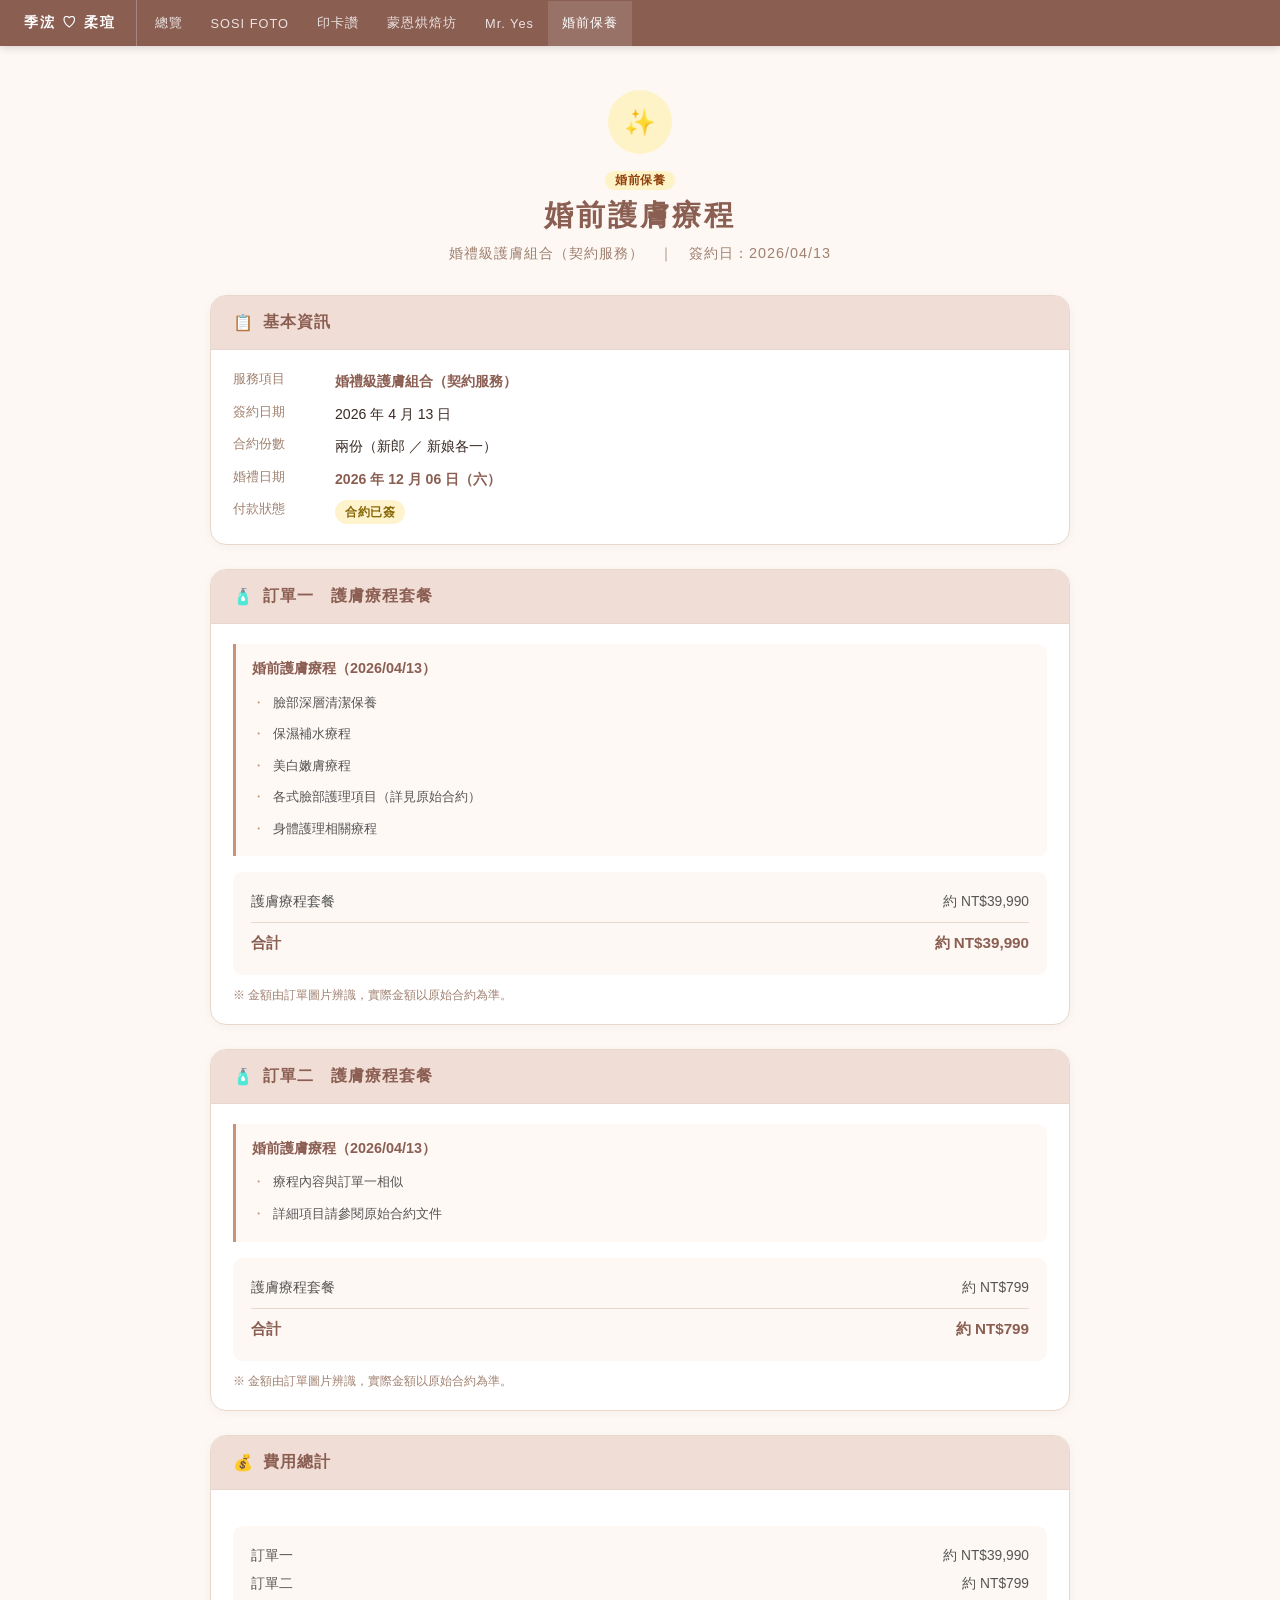
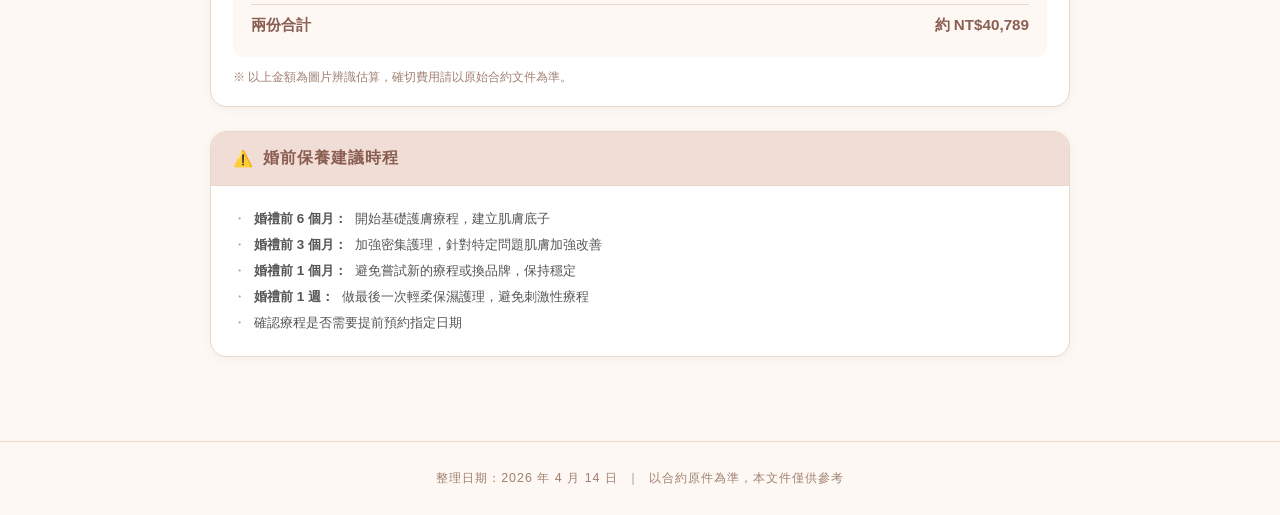
==== beauty.html @ bc663c01 "初始化：婚禮外包商資料整理" ====
<!DOCTYPE html>
<html lang="zh-TW">
<head>
  <meta charset="UTF-8" />
  <meta name="viewport" content="width=device-width, initial-scale=1.0" />
  <title>婚前保養 — 婚禮外包商</title>
  <link rel="stylesheet" href="style.css" />
</head>
<body>

<nav>
  <a class="nav-brand" href="index.html">季浤 ♡ 柔瑄</a>
  <a href="index.html">總覽</a>
  <a href="sosi.html">SOSI FOTO</a>
  <a href="inkajan.html">印卡讚</a>
  <a href="mongen.html">蒙恩烘焙坊</a>
  <a href="mryes.html">Mr. Yes</a>
  <a href="beauty.html" class="active">婚前保養</a>
</nav>

<div class="page-header">
  <div class="vendor-icon" style="background:#fef3c7;">✨</div>
  <div class="tag tag-beauty">婚前保養</div>
  <h1>婚前護膚療程</h1>
  <p class="subtitle">婚禮級護膚組合（契約服務）　｜　簽約日：2026/04/13</p>
</div>

<div class="container">

  <!-- 基本資訊 -->
  <div class="card">
    <div class="card-header"><span>📋</span><h2>基本資訊</h2></div>
    <div class="card-body">
      <div class="info-grid">
        <span class="info-label">服務項目</span>
        <span class="info-value"><strong>婚禮級護膚組合（契約服務）</strong></span>
        <span class="info-label">簽約日期</span>
        <span class="info-value">2026 年 4 月 13 日</span>
        <span class="info-label">合約份數</span>
        <span class="info-value">兩份（新郎 ／ 新娘各一）</span>
        <span class="info-label">婚禮日期</span>
        <span class="info-value"><strong>2026 年 12 月 06 日（六）</strong></span>
        <span class="info-label">付款狀態</span>
        <span class="info-value"><span class="badge badge-partial">合約已簽</span></span>
      </div>
    </div>
  </div>

  <!-- 訂單一 -->
  <div class="card">
    <div class="card-header"><span>🧴</span><h2>訂單一　護膚療程套餐</h2></div>
    <div class="card-body">

      <div class="pkg">
        <div class="pkg-title">婚前護膚療程（2026/04/13）</div>
        <ul class="checklist">
          <li>臉部深層清潔保養</li>
          <li>保濕補水療程</li>
          <li>美白嫩膚療程</li>
          <li>各式臉部護理項目（詳見原始合約）</li>
          <li>身體護理相關療程</li>
        </ul>
      </div>

      <div class="price-box">
        <div class="price-row"><span>護膚療程套餐</span><span>約 NT$39,990</span></div>
        <div class="price-row total"><span>合計</span><span>約 NT$39,990</span></div>
      </div>

      <p style="font-size:.78rem; color:var(--muted); margin-top:12px;">
        ※ 金額由訂單圖片辨識，實際金額以原始合約為準。
      </p>
    </div>
  </div>

  <!-- 訂單二 -->
  <div class="card">
    <div class="card-header"><span>🧴</span><h2>訂單二　護膚療程套餐</h2></div>
    <div class="card-body">

      <div class="pkg">
        <div class="pkg-title">婚前護膚療程（2026/04/13）</div>
        <ul class="checklist">
          <li>療程內容與訂單一相似</li>
          <li>詳細項目請參閱原始合約文件</li>
        </ul>
      </div>

      <div class="price-box">
        <div class="price-row"><span>護膚療程套餐</span><span>約 NT$799</span></div>
        <div class="price-row total"><span>合計</span><span>約 NT$799</span></div>
      </div>

      <p style="font-size:.78rem; color:var(--muted); margin-top:12px;">
        ※ 金額由訂單圖片辨識，實際金額以原始合約為準。
      </p>
    </div>
  </div>

  <!-- 費用總計 -->
  <div class="card">
    <div class="card-header"><span>💰</span><h2>費用總計</h2></div>
    <div class="card-body">
      <div class="price-box">
        <div class="price-row"><span>訂單一</span><span>約 NT$39,990</span></div>
        <div class="price-row"><span>訂單二</span><span>約 NT$799</span></div>
        <div class="price-row total"><span>兩份合計</span><span>約 NT$40,789</span></div>
      </div>
      <p style="font-size:.78rem; color:var(--muted); margin-top:12px;">
        ※ 以上金額為圖片辨識估算，確切費用請以原始合約文件為準。
      </p>
    </div>
  </div>

  <!-- 注意事項 -->
  <div class="card">
    <div class="card-header"><span>⚠️</span><h2>婚前保養建議時程</h2></div>
    <div class="card-body">
      <ul class="checklist">
        <li><strong>婚禮前 6 個月：</strong>開始基礎護膚療程，建立肌膚底子</li>
        <li><strong>婚禮前 3 個月：</strong>加強密集護理，針對特定問題肌膚加強改善</li>
        <li><strong>婚禮前 1 個月：</strong>避免嘗試新的療程或換品牌，保持穩定</li>
        <li><strong>婚禮前 1 週：</strong>做最後一次輕柔保濕護理，避免刺激性療程</li>
        <li>確認療程是否需要提前預約指定日期</li>
      </ul>
    </div>
  </div>

</div>

<footer>整理日期：2026 年 4 月 14 日 &nbsp;｜&nbsp; 以合約原件為準，本文件僅供參考</footer>
</body>
</html>
---- style.css ----
/* ===== 婚禮外包商整理 — 共用樣式 ===== */
*, *::before, *::after { box-sizing: border-box; margin: 0; padding: 0; }

:root {
  --rose:    #c9927a;
  --rose-dk: #8b5e52;
  --rose-lt: #f0ddd6;
  --cream:   #fdf8f4;
  --card-bg: #ffffff;
  --border:  #e8d8cc;
  --text:    #3a2a24;
  --muted:   #a08070;
  --green:   #0f5132;
  --green-bg:#d1e7dd;
  --red:     #842029;
  --red-bg:  #f8d7da;
  --yellow:  #856404;
  --yellow-bg:#fff3cd;
}

body {
  font-family: "Noto Sans TC", "Microsoft JhengHei", "PingFang TC", sans-serif;
  background: var(--cream);
  color: var(--text);
  min-height: 100vh;
}

/* ── NAV ── */
nav {
  background: var(--rose-dk);
  padding: 0 24px;
  display: flex;
  align-items: center;
  flex-wrap: wrap;
  gap: 0;
  position: sticky;
  top: 0;
  z-index: 100;
  box-shadow: 0 2px 8px rgba(0,0,0,.15);
}

nav .nav-brand {
  color: #fff;
  font-size: .85rem;
  font-weight: 700;
  letter-spacing: 2px;
  padding: 14px 20px 14px 0;
  border-right: 1px solid rgba(255,255,255,.25);
  margin-right: 4px;
  white-space: nowrap;
  text-decoration: none;
}

nav a {
  color: rgba(255,255,255,.82);
  text-decoration: none;
  font-size: .8rem;
  padding: 14px 14px;
  letter-spacing: 1px;
  transition: color .15s, background .15s;
  white-space: nowrap;
}

nav a:hover, nav a.active {
  color: #fff;
  background: rgba(255,255,255,.12);
}

/* ── PAGE HEADER ── */
.page-header {
  text-align: center;
  padding: 44px 20px 32px;
}

.page-header .vendor-icon {
  width: 64px; height: 64px;
  border-radius: 50%;
  display: flex; align-items: center; justify-content: center;
  font-size: 1.6rem;
  margin: 0 auto 16px;
}

.page-header h1 {
  font-size: 1.8rem;
  color: var(--rose-dk);
  letter-spacing: 3px;
  margin-bottom: 8px;
}

.page-header .subtitle {
  color: var(--muted);
  font-size: .9rem;
  letter-spacing: 1px;
}

/* ── CONTAINER ── */
.container {
  max-width: 900px;
  margin: 0 auto;
  padding: 0 20px 60px;
}

.container-wide {
  max-width: 1100px;
  margin: 0 auto;
  padding: 0 20px 60px;
}

/* ── CARDS ── */
.card {
  background: var(--card-bg);
  border: 1px solid var(--border);
  border-radius: 16px;
  overflow: hidden;
  margin-bottom: 24px;
  box-shadow: 0 2px 8px rgba(139,94,82,.06);
}

.card-header {
  background: var(--rose-lt);
  padding: 16px 22px;
  border-bottom: 1px solid var(--border);
  display: flex;
  align-items: center;
  gap: 10px;
}

.card-header h2 {
  font-size: 1rem;
  color: var(--rose-dk);
  letter-spacing: 1px;
}

.card-body { padding: 20px 22px; }

/* ── INFO ROWS ── */
.info-grid {
  display: grid;
  grid-template-columns: 90px 1fr;
  row-gap: 10px;
  column-gap: 12px;
}

.info-label {
  color: var(--muted);
  font-size: .8rem;
  padding-top: 1px;
}

.info-value {
  font-size: .88rem;
  line-height: 1.6;
  color: var(--text);
}

.info-value strong { color: var(--rose-dk); }

hr.dashed {
  border: none;
  border-top: 1px dashed var(--border);
  margin: 16px 0;
}

/* ── PACKAGE BOX ── */
.pkg {
  background: #fff9f6;
  border-left: 3px solid var(--rose);
  border-radius: 0 8px 8px 0;
  padding: 12px 16px;
  margin-bottom: 12px;
  font-size: .84rem;
  line-height: 1.75;
  color: #555;
}

.pkg .pkg-title {
  font-weight: 700;
  color: var(--rose-dk);
  margin-bottom: 5px;
  font-size: .9rem;
}

.pkg .pkg-price {
  display: inline-block;
  background: var(--rose-dk);
  color: #fff;
  font-size: .78rem;
  padding: 2px 10px;
  border-radius: 20px;
  margin-bottom: 8px;
  font-weight: 600;
}

/* ── PRICE TABLE ── */
.price-box {
  background: var(--cream);
  border-radius: 10px;
  padding: 16px 18px;
  margin-top: 16px;
}

.price-row {
  display: flex;
  justify-content: space-between;
  font-size: .86rem;
  padding: 5px 0;
  color: #555;
}

.price-row.total {
  font-weight: 700;
  font-size: .95rem;
  color: var(--rose-dk);
  border-top: 1px solid var(--border);
  margin-top: 6px;
  padding-top: 10px;
}

.price-row.paid   { color: var(--green); }
.price-row.remain { color: var(--red); font-weight: 600; }
.price-row.strike span:last-child { text-decoration: line-through; color: var(--muted); }

/* ── BADGE ── */
.badge {
  display: inline-block;
  font-size: .72rem;
  font-weight: 600;
  padding: 3px 10px;
  border-radius: 20px;
  letter-spacing: .5px;
}

.badge-partial  { background: var(--yellow-bg); color: var(--yellow); }
.badge-paid     { background: var(--green-bg);  color: var(--green);  }
.badge-pending  { background: var(--red-bg);    color: var(--red);    }

/* ── TAG (category) ── */
.tag {
  display: inline-block;
  font-size: .72rem;
  font-weight: 600;
  padding: 2px 10px;
  border-radius: 20px;
  letter-spacing: .5px;
  margin-bottom: 6px;
}

.tag-photo   { background:#ede9fe; color:#5b21b6; }
.tag-instant { background:#fce7f3; color:#9d174d; }
.tag-invite  { background:#dbeafe; color:#1e40af; }
.tag-cake    { background:#dcfce7; color:#166534; }
.tag-beauty  { background:#fef3c7; color:#92400e; }

/* ── OVERVIEW GRID ── */
.vendor-grid {
  display: grid;
  grid-template-columns: repeat(auto-fill, minmax(300px, 1fr));
  gap: 20px;
  margin-top: 8px;
}

.vendor-tile {
  background: var(--card-bg);
  border: 1px solid var(--border);
  border-radius: 16px;
  padding: 22px;
  text-decoration: none;
  color: var(--text);
  transition: box-shadow .2s, transform .2s;
  display: block;
}

.vendor-tile:hover {
  box-shadow: 0 6px 20px rgba(139,94,82,.14);
  transform: translateY(-2px);
}

.vendor-tile .tile-icon {
  width: 48px; height: 48px;
  border-radius: 12px;
  display: flex; align-items: center; justify-content: center;
  font-size: 1.4rem;
  margin-bottom: 12px;
}

.vendor-tile h3 {
  font-size: 1.05rem;
  color: var(--rose-dk);
  margin-bottom: 4px;
}

.vendor-tile .tile-cat {
  font-size: .78rem;
  color: var(--muted);
  margin-bottom: 12px;
}

.vendor-tile .tile-amount {
  font-size: 1.1rem;
  font-weight: 700;
  color: var(--rose-dk);
  margin-bottom: 4px;
}

.vendor-tile .tile-note {
  font-size: .78rem;
  color: var(--muted);
  margin-top: 10px;
}

.vendor-tile .tile-arrow {
  float: right;
  color: var(--rose);
  font-size: 1.1rem;
  margin-top: -2px;
}

/* ── SUMMARY BAR (overview) ── */
.summary-bar {
  display: flex;
  flex-wrap: wrap;
  gap: 14px;
  justify-content: center;
  margin: 0 0 36px;
}

.summary-card {
  background: var(--card-bg);
  border: 1px solid var(--border);
  border-radius: 12px;
  padding: 16px 28px;
  text-align: center;
  min-width: 130px;
}

.summary-card .s-label {
  font-size: .72rem;
  color: var(--muted);
  letter-spacing: 1px;
  margin-bottom: 6px;
}

.summary-card .s-value {
  font-size: 1.3rem;
  font-weight: 700;
  color: var(--rose-dk);
}

/* ── LIST ── */
ul.checklist {
  list-style: none;
  margin: 0;
  padding: 0;
}

ul.checklist li {
  font-size: .84rem;
  padding: 4px 0;
  color: #555;
  display: flex;
  gap: 8px;
}

ul.checklist li::before { content: "・"; color: var(--rose); flex-shrink: 0; }

/* ── FOOTER ── */
footer {
  text-align: center;
  padding: 28px 20px;
  font-size: .78rem;
  color: var(--muted);
  border-top: 1px solid var(--border);
  letter-spacing: 1px;
}

/* ── TWO COL LAYOUT ── */
.two-col {
  display: grid;
  grid-template-columns: 1fr 1fr;
  gap: 16px;
}

@media (max-width: 640px) {
  .two-col { grid-template-columns: 1fr; }
  nav a { padding: 10px 10px; font-size: .75rem; }
  .vendor-grid { grid-template-columns: 1fr; }
  .page-header h1 { font-size: 1.4rem; }
}
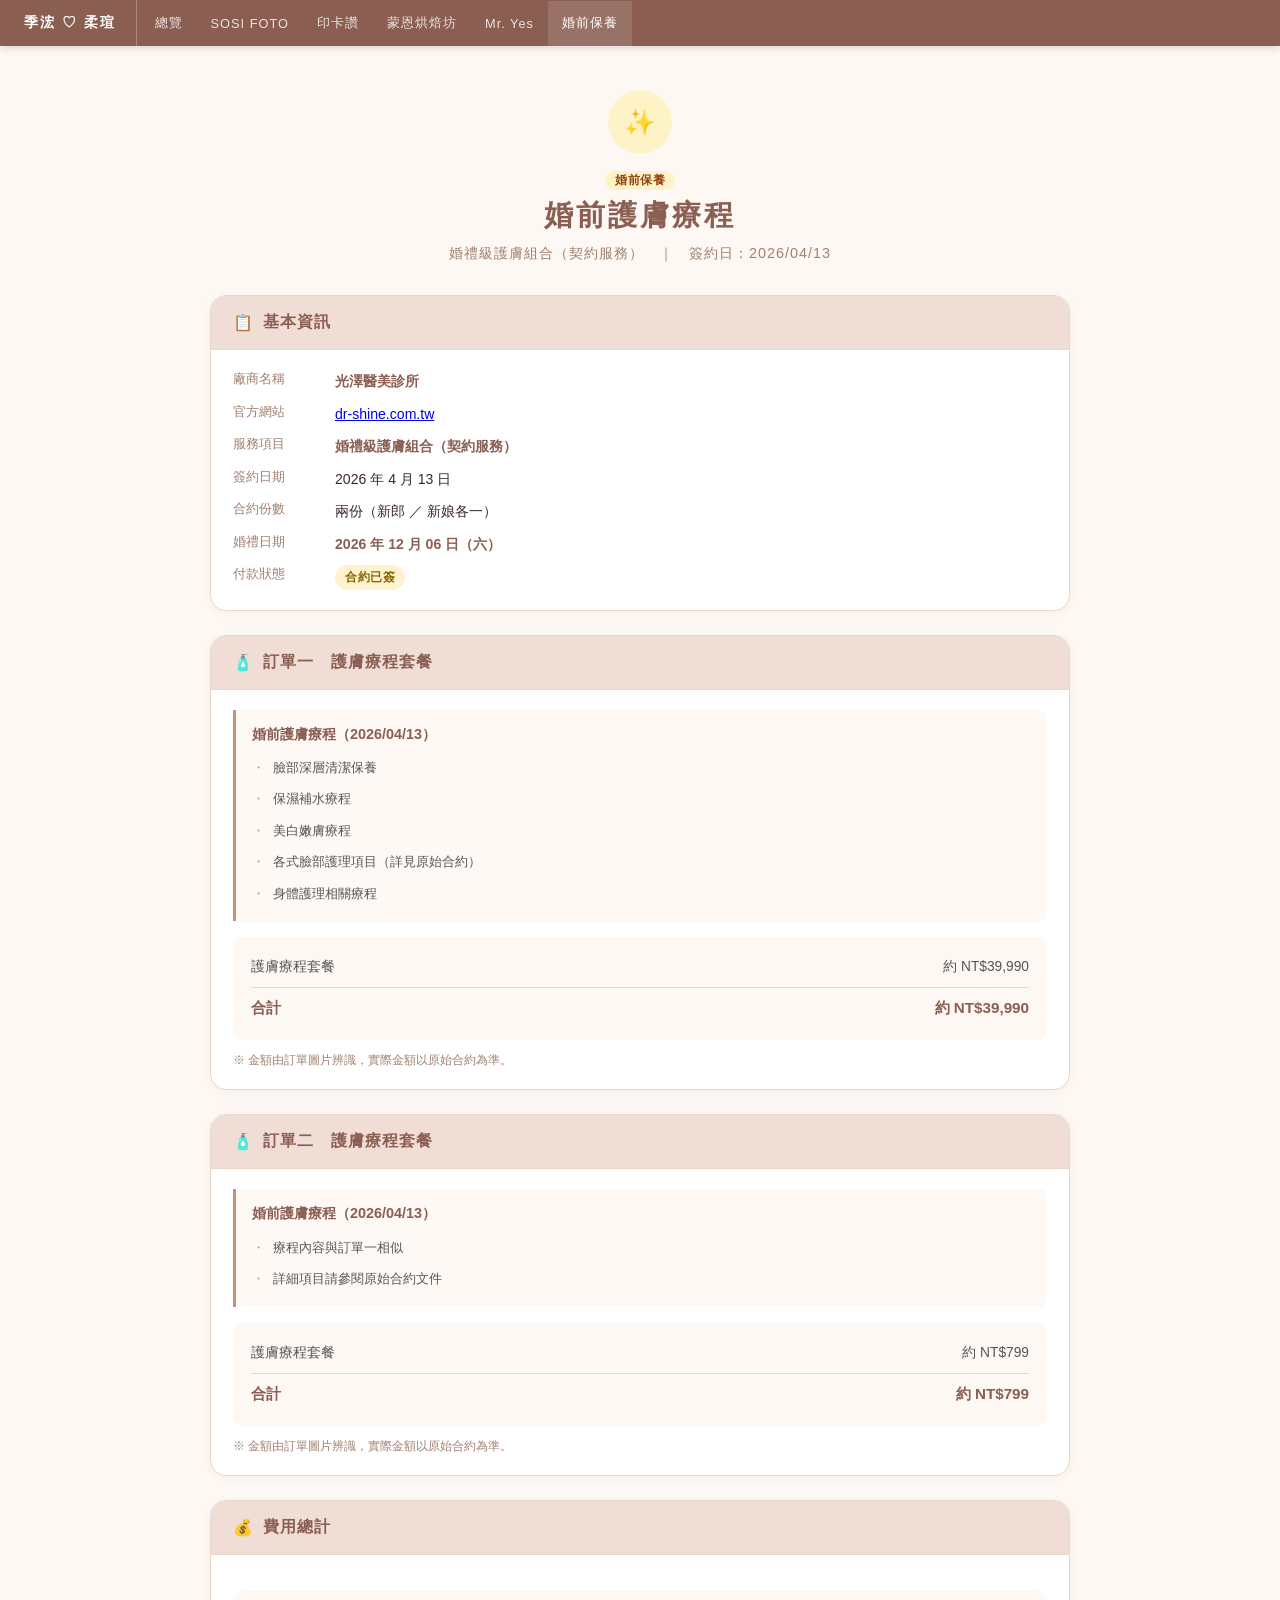
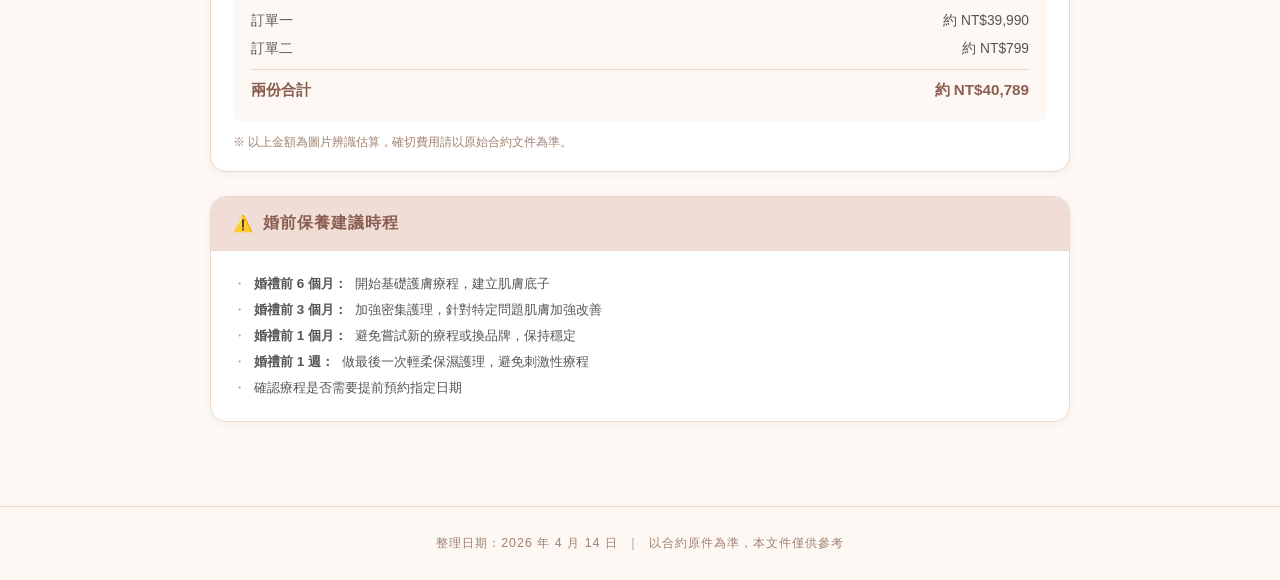
==== commit 96f5a2c5: "新增各廠商官網連結，更新廠商名稱" ====
--- a/beauty.html
+++ b/beauty.html
@@ -32,6 +32,10 @@
     <div class="card-header"><span>📋</span><h2>基本資訊</h2></div>
     <div class="card-body">
       <div class="info-grid">
+        <span class="info-label">廠商名稱</span>
+        <span class="info-value"><strong>光澤醫美診所</strong></span>
+        <span class="info-label">官方網站</span>
+        <span class="info-value"><a href="https://www.dr-shine.com.tw/" target="_blank">dr-shine.com.tw</a></span>
         <span class="info-label">服務項目</span>
         <span class="info-value"><strong>婚禮級護膚組合（契約服務）</strong></span>
         <span class="info-label">簽約日期</span>
